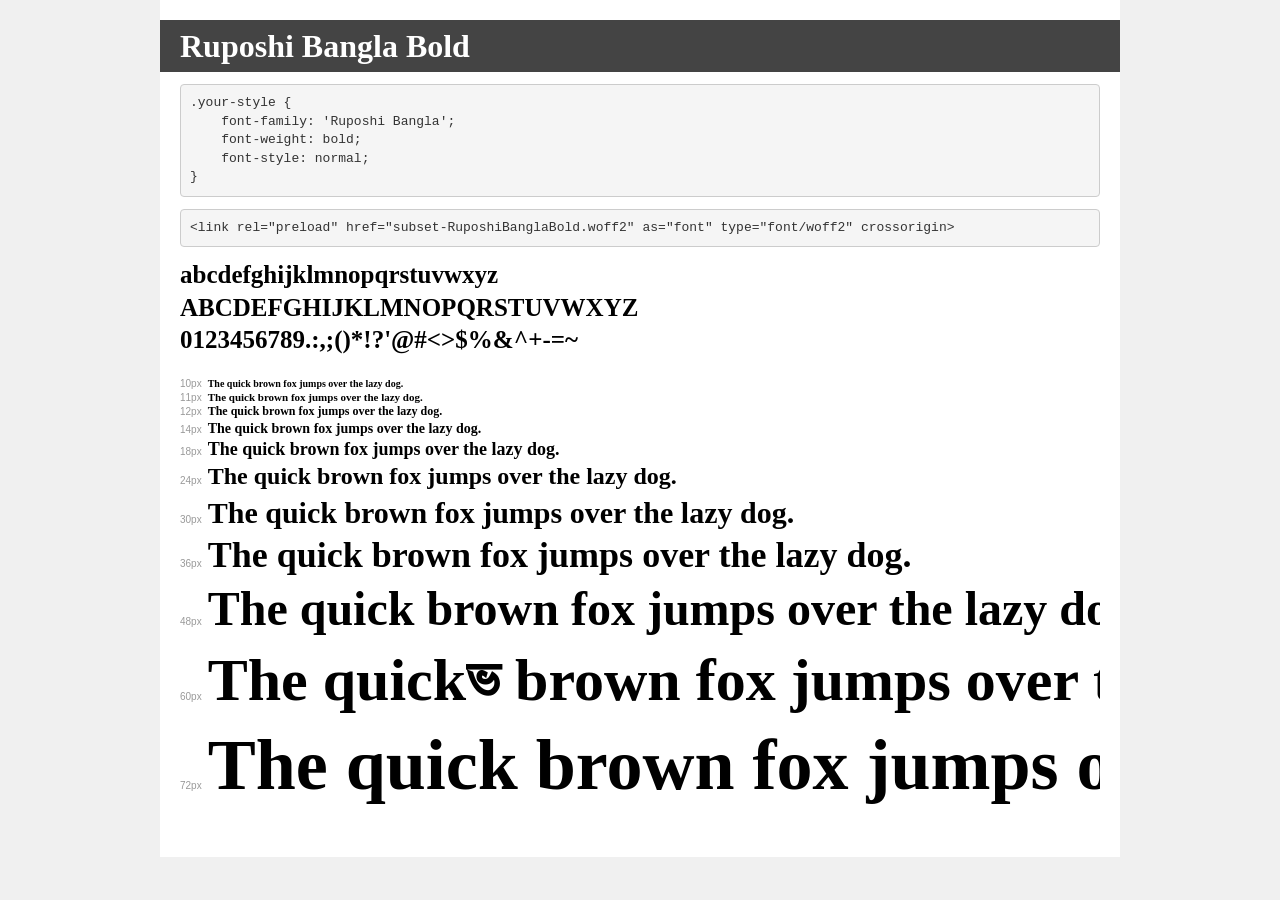
==== index.html @ 577385ff "Add files via upload" ====
<!DOCTYPE html>
<html lang="en">
<head>
    <meta charset="utf-8">
    <meta http-equiv="X-UA-Compatible" content="IE=edge">
    <meta name="viewport" content="width=device-width, initial-scale=1">
    <meta name="robots" content="noindex, noarchive">
    <meta name="format-detection" content="telephone=no">
    <title>Transfonter demo</title>
    <link href="https://github.com/IbnSabbir/RuposhiBanglaWebfont/blob/d8115fff8afe450cc69330ce444fb020671c37f8/stylesheet.css" rel="stylesheet">
    <style>
        /*
        http://meyerweb.com/eric/tools/css/reset/
        v2.0 | 20110126
        License: none (public domain)
        */
        html, body, div, span, applet, object, iframe,
        h1, h2, h3, h4, h5, h6, p, blockquote, pre,
        a, abbr, acronym, address, big, cite, code,
        del, dfn, em, img, ins, kbd, q, s, samp,
        small, strike, strong, sub, sup, tt, var,
        b, u, i, center,
        dl, dt, dd, ol, ul, li,
        fieldset, form, label, legend,
        table, caption, tbody, tfoot, thead, tr, th, td,
        article, aside, canvas, details, embed,
        figure, figcaption, footer, header, hgroup,
        menu, nav, output, ruby, section, summary,
        time, mark, audio, video {
            margin: 0;
            padding: 0;
            border: 0;
            font-size: 100%;
            font: inherit;
            vertical-align: baseline;
        }
        /* HTML5 display-role reset for older browsers */
        article, aside, details, figcaption, figure,
        footer, header, hgroup, menu, nav, section {
            display: block;
        }
        body {
            line-height: 1;
        }
        ol, ul {
            list-style: none;
        }
        blockquote, q {
            quotes: none;
        }
        blockquote:before, blockquote:after,
        q:before, q:after {
            content: '';
            content: none;
        }
        table {
            border-collapse: collapse;
            border-spacing: 0;
        }
        /* demo styles */
        body {
            background: #f0f0f0;
            color: #000;
        }
        .page {
            background: #fff;
            width: 920px;
            margin: 0 auto;
            padding: 20px 20px 0 20px;
            overflow: hidden;
        }
        .font-container {
            overflow-x: auto;
            overflow-y: hidden;
            margin-bottom: 40px;
            line-height: 1.3;
            white-space: nowrap;
            padding-bottom: 5px;
        }
        h1 {
            position: relative;
            background: #444;
            font-size: 32px;
            color: #fff;
            padding: 10px 20px;
            margin: 0 -20px 12px -20px;
        }
        .letters {
            font-size: 25px;
            margin-bottom: 20px;
        }
        .s10:before {
            content: '10px';
        }
        .s11:before {
            content: '11px';
        }
        .s12:before {
            content: '12px';
        }
        .s14:before {
            content: '14px';
        }
        .s18:before {
            content: '18px';
        }
        .s24:before {
            content: '24px';
        }
        .s30:before {
            content: '30px';
        }
        .s36:before {
            content: '36px';
        }
        .s48:before {
            content: '48px';
        }
        .s60:before {
            content: '60px';
        }
        .s72:before {
            content: '72px';
        }
        .s10:before, .s11:before, .s12:before, .s14:before,
        .s18:before, .s24:before, .s30:before, .s36:before,
        .s48:before, .s60:before, .s72:before {
            font-family: Arial, sans-serif;
            font-size: 10px;
            font-weight: normal;
            font-style: normal;
            color: #999;
            padding-right: 6px;
        }
        pre {
            display: block;
            padding: 9px;
            margin: 0 0 12px;
            font-family: Monaco, Menlo, Consolas, "Courier New", monospace;
            font-size: 13px;
            line-height: 1.428571429;
            color: #333;
            font-weight: normal;
            font-style: normal;
            background-color: #f5f5f5;
            border: 1px solid #ccc;
            overflow-x: auto;
            border-radius: 4px;
        }
        /* responsive */
        @media (max-width: 959px) {
            .page {
                width: auto;
                margin: 0;
            }
        }
    </style>
</head>
<body>
<div class="page">
    <div class="demo">
        <h1 style="font-family: 'Ruposhi Bangla'; font-weight: bold; font-style: normal;">Ruposhi Bangla Bold</h1>
        <pre title="Usage">.your-style {
    font-family: 'Ruposhi Bangla';
    font-weight: bold;
    font-style: normal;
}</pre>
        <pre title="Preload (optional)">
&lt;link rel=&quot;preload&quot; href=&quot;subset-RuposhiBanglaBold.woff2&quot; as=&quot;font&quot; type=&quot;font/woff2&quot; crossorigin&gt;</pre>
        <div class="font-container" style="font-family: 'Ruposhi Bangla'; font-weight: bold; font-style: normal;">
            <p class="letters">
                abcdefghijklmnopqrstuvwxyz<br>
ABCDEFGHIJKLMNOPQRSTUVWXYZ<br>
                0123456789.:,;()*!?'@#&lt;&gt;$%&^+-=~
            </p>
            <p class="s10" style="font-size: 10px;">The quick brown fox jumps over the lazy dog.</p>
            <p class="s11" style="font-size: 11px;">The quick brown fox jumps over the lazy dog.</p>
            <p class="s12" style="font-size: 12px;">The quick brown fox jumps over the lazy dog.</p>
            <p class="s14" style="font-size: 14px;">The quick brown fox jumps over the lazy dog.</p>
            <p class="s18" style="font-size: 18px;">The quick brown fox jumps over the lazy dog.</p>
            <p class="s24" style="font-size: 24px;">The quick brown fox jumps over the lazy dog.</p>
            <p class="s30" style="font-size: 30px;">The quick brown fox jumps over the lazy dog.</p>
            <p class="s36" style="font-size: 36px;">The quick brown fox jumps over the lazy dog.</p>
            <p class="s48" style="font-size: 48px;">The quick brown fox jumps over the lazy dog.</p>
            <p class="s60" style="font-size: 60px;">The quickভ brown fox jumps over the lazy dog.</p>
            <p class="s72" style="font-size: 72px;">The quick brown fox jumps over the lazy dog.</p>
        </div>
    </div>

</div>
</body>
</html>
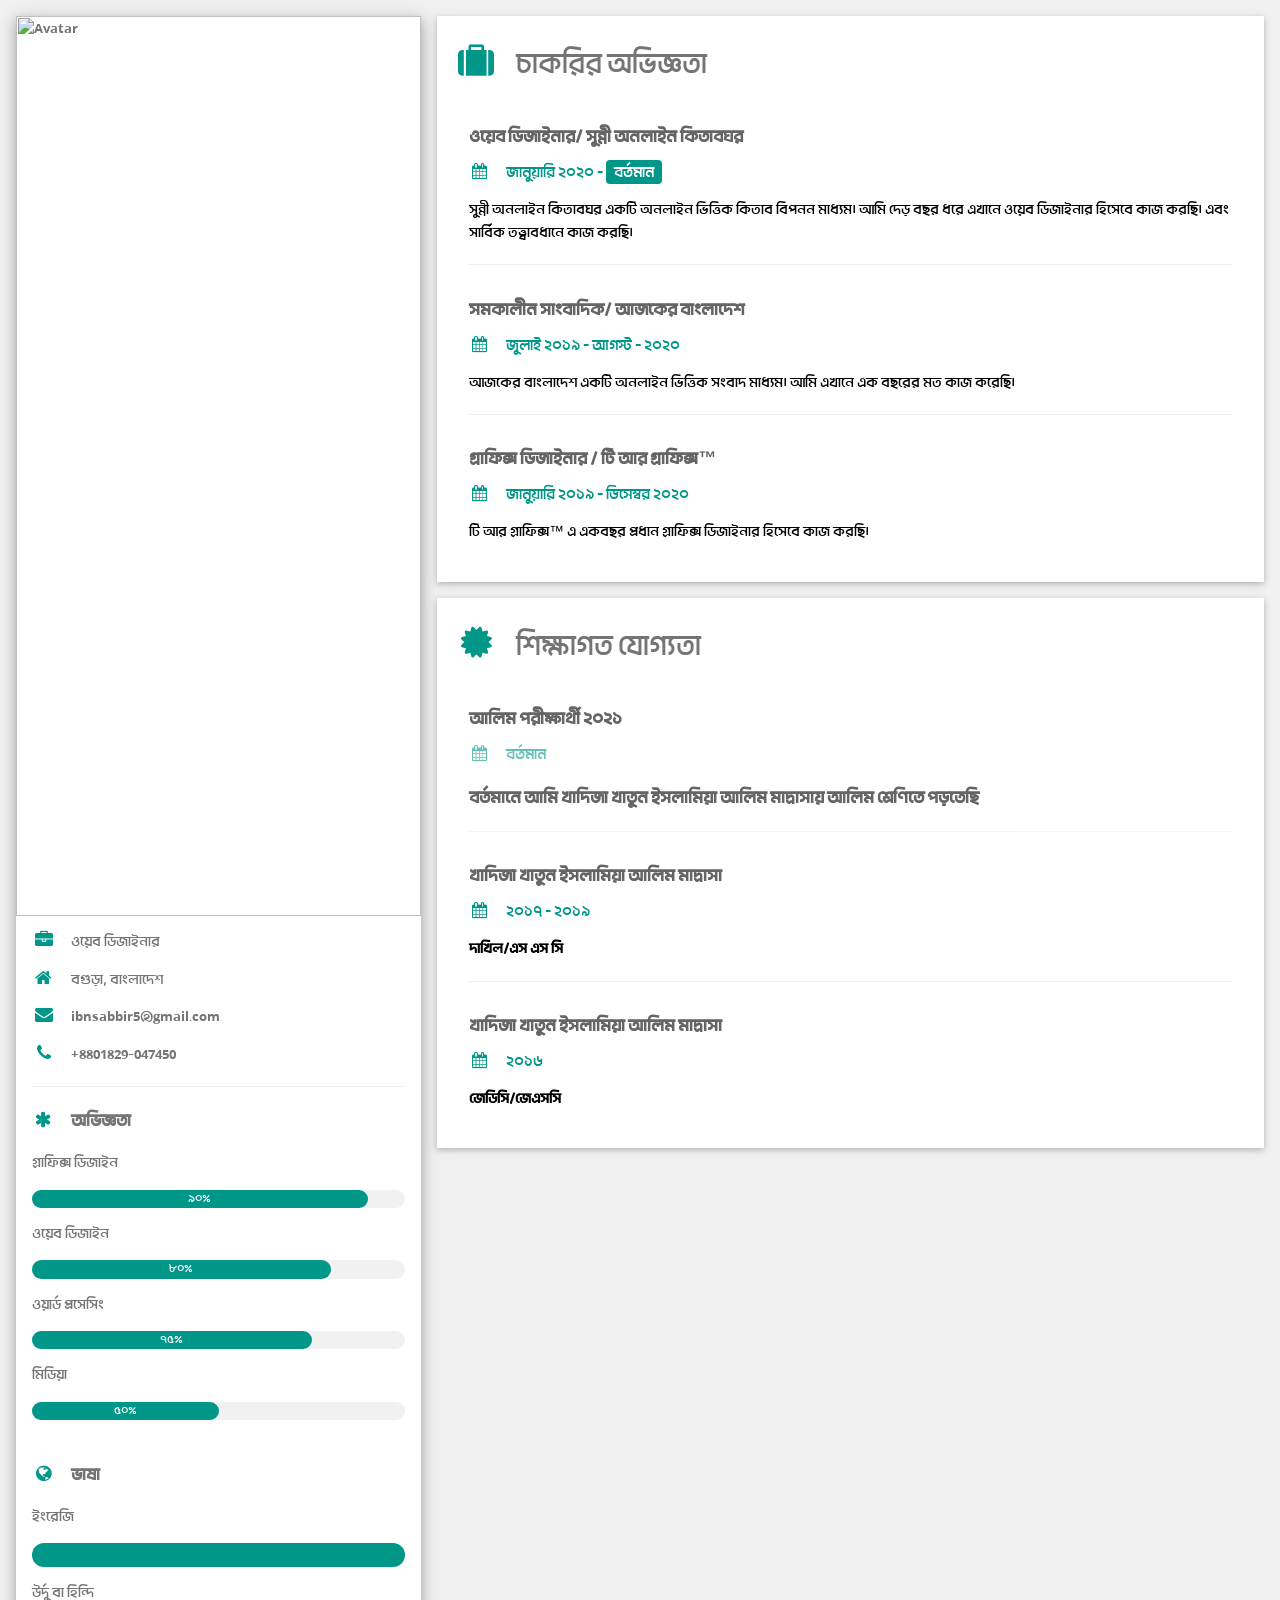
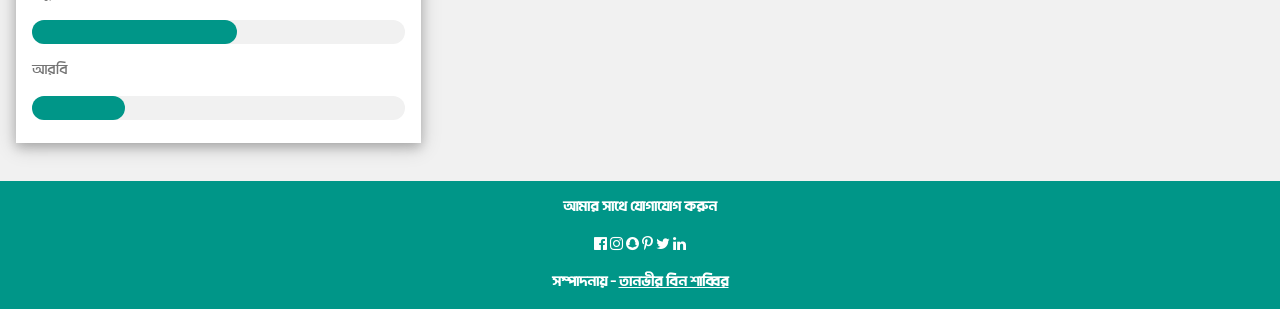
==== commit 88bafc06: "index.html" ====
--- a/index.html
+++ b/index.html
@@ -1,192 +1,140 @@
-<!DOCTYPE html>
-<html lang="en">
-<head>
-    <meta charset="utf-8">
-    <meta http-equiv="X-UA-Compatible" content="IE=edge">
-    <meta name="viewport" content="width=device-width, initial-scale=1">
-    <meta name="robots" content="noindex, noarchive">
-    <meta name="format-detection" content="telephone=no">
-    <title>Transfonter demo</title>
-    <link href="https://github.com/IbnSabbir/RuposhiBanglaWebfont/blob/d8115fff8afe450cc69330ce444fb020671c37f8/stylesheet.css" rel="stylesheet">
-    <style>
-        /*
-        http://meyerweb.com/eric/tools/css/reset/
-        v2.0 | 20110126
-        License: none (public domain)
-        */
-        html, body, div, span, applet, object, iframe,
-        h1, h2, h3, h4, h5, h6, p, blockquote, pre,
-        a, abbr, acronym, address, big, cite, code,
-        del, dfn, em, img, ins, kbd, q, s, samp,
-        small, strike, strong, sub, sup, tt, var,
-        b, u, i, center,
-        dl, dt, dd, ol, ul, li,
-        fieldset, form, label, legend,
-        table, caption, tbody, tfoot, thead, tr, th, td,
-        article, aside, canvas, details, embed,
-        figure, figcaption, footer, header, hgroup,
-        menu, nav, output, ruby, section, summary,
-        time, mark, audio, video {
-            margin: 0;
-            padding: 0;
-            border: 0;
-            font-size: 100%;
-            font: inherit;
-            vertical-align: baseline;
-        }
-        /* HTML5 display-role reset for older browsers */
-        article, aside, details, figcaption, figure,
-        footer, header, hgroup, menu, nav, section {
-            display: block;
-        }
-        body {
-            line-height: 1;
-        }
-        ol, ul {
-            list-style: none;
-        }
-        blockquote, q {
-            quotes: none;
-        }
-        blockquote:before, blockquote:after,
-        q:before, q:after {
-            content: '';
-            content: none;
-        }
-        table {
-            border-collapse: collapse;
-            border-spacing: 0;
-        }
-        /* demo styles */
-        body {
-            background: #f0f0f0;
-            color: #000;
-        }
-        .page {
-            background: #fff;
-            width: 920px;
-            margin: 0 auto;
-            padding: 20px 20px 0 20px;
-            overflow: hidden;
-        }
-        .font-container {
-            overflow-x: auto;
-            overflow-y: hidden;
-            margin-bottom: 40px;
-            line-height: 1.3;
-            white-space: nowrap;
-            padding-bottom: 5px;
-        }
-        h1 {
-            position: relative;
-            background: #444;
-            font-size: 32px;
-            color: #fff;
-            padding: 10px 20px;
-            margin: 0 -20px 12px -20px;
-        }
-        .letters {
-            font-size: 25px;
-            margin-bottom: 20px;
-        }
-        .s10:before {
-            content: '10px';
-        }
-        .s11:before {
-            content: '11px';
-        }
-        .s12:before {
-            content: '12px';
-        }
-        .s14:before {
-            content: '14px';
-        }
-        .s18:before {
-            content: '18px';
-        }
-        .s24:before {
-            content: '24px';
-        }
-        .s30:before {
-            content: '30px';
-        }
-        .s36:before {
-            content: '36px';
-        }
-        .s48:before {
-            content: '48px';
-        }
-        .s60:before {
-            content: '60px';
-        }
-        .s72:before {
-            content: '72px';
-        }
-        .s10:before, .s11:before, .s12:before, .s14:before,
-        .s18:before, .s24:before, .s30:before, .s36:before,
-        .s48:before, .s60:before, .s72:before {
-            font-family: Arial, sans-serif;
-            font-size: 10px;
-            font-weight: normal;
-            font-style: normal;
-            color: #999;
-            padding-right: 6px;
-        }
-        pre {
-            display: block;
-            padding: 9px;
-            margin: 0 0 12px;
-            font-family: Monaco, Menlo, Consolas, "Courier New", monospace;
-            font-size: 13px;
-            line-height: 1.428571429;
-            color: #333;
-            font-weight: normal;
-            font-style: normal;
-            background-color: #f5f5f5;
-            border: 1px solid #ccc;
-            overflow-x: auto;
-            border-radius: 4px;
-        }
-        /* responsive */
-        @media (max-width: 959px) {
-            .page {
-                width: auto;
-                margin: 0;
-            }
-        }
-    </style>
-</head>
-<body>
-<div class="page">
-    <div class="demo">
-        <h1 style="font-family: 'Ruposhi Bangla'; font-weight: bold; font-style: normal;">Ruposhi Bangla Bold</h1>
-        <pre title="Usage">.your-style {
-    font-family: 'Ruposhi Bangla';
-    font-weight: bold;
-    font-style: normal;
-}</pre>
-        <pre title="Preload (optional)">
-&lt;link rel=&quot;preload&quot; href=&quot;subset-RuposhiBanglaBold.woff2&quot; as=&quot;font&quot; type=&quot;font/woff2&quot; crossorigin&gt;</pre>
-        <div class="font-container" style="font-family: 'Ruposhi Bangla'; font-weight: bold; font-style: normal;">
-            <p class="letters">
-                abcdefghijklmnopqrstuvwxyz<br>
-ABCDEFGHIJKLMNOPQRSTUVWXYZ<br>
-                0123456789.:,;()*!?'@#&lt;&gt;$%&^+-=~
-            </p>
-            <p class="s10" style="font-size: 10px;">The quick brown fox jumps over the lazy dog.</p>
-            <p class="s11" style="font-size: 11px;">The quick brown fox jumps over the lazy dog.</p>
-            <p class="s12" style="font-size: 12px;">The quick brown fox jumps over the lazy dog.</p>
-            <p class="s14" style="font-size: 14px;">The quick brown fox jumps over the lazy dog.</p>
-            <p class="s18" style="font-size: 18px;">The quick brown fox jumps over the lazy dog.</p>
-            <p class="s24" style="font-size: 24px;">The quick brown fox jumps over the lazy dog.</p>
-            <p class="s30" style="font-size: 30px;">The quick brown fox jumps over the lazy dog.</p>
-            <p class="s36" style="font-size: 36px;">The quick brown fox jumps over the lazy dog.</p>
-            <p class="s48" style="font-size: 48px;">The quick brown fox jumps over the lazy dog.</p>
-            <p class="s60" style="font-size: 60px;">The quickভ brown fox jumps over the lazy dog.</p>
-            <p class="s72" style="font-size: 72px;">The quick brown fox jumps over the lazy dog.</p>
+
+
+<link rel="stylesheet" href="https://www.w3schools.com/w3css/4/w3.css">
+<link href="stylesheet.css" rel="stylesheet">
+<link rel="stylesheet" href="https://cdnjs.cloudflare.com/ajax/libs/font-awesome/4.7.0/css/font-awesome.min.css">
+<style>
+html,body,h1,h2,h3,h4,h5,h6,li,a,p {font-family: "Li Ador Noirrit Unicode", sans-serif}
+</style>
+<body class="w3-light-grey">
+
+<!-- Page Container -->
+<div class="w3-content w3-margin-top" style="max-width:1400px;">
+
+  <!-- The Grid -->
+  <div class="w3-row-padding">
+  
+    <!-- Left Column -->
+    <div class="w3-third">
+    
+      <div class="w3-white w3-text-grey w3-card-4">
+        <div class="w3-display-container">
+          <img src="https://1.bp.blogspot.com/-_igkOP7yVVE/YL-lgNKhKYI/AAAAAAAAAOI/9LXnVsVIJnswvigvgxika83oBSXJgVrygCLcBGAsYHQ/s900/FB_IMG_16231681967152945.jpg" style="width:100%" alt="Avatar">
+          <div class="w3-display-bottomleft w3-container w3-text-black">
+            <h2><b style="color:white">তানভীরর বিন শাব্বির</b></h2>
+          </div>
         </div>
+        <div class="w3-container">
+          <p><i class="fa fa-briefcase fa-fw w3-margin-right w3-large w3-text-teal"></i>ওয়েব ডিজাইনার</p>
+          <p><i class="fa fa-home fa-fw w3-margin-right w3-large w3-text-teal"></i>বগুড়া, বাংলাদেশ</p>
+          <p><i class="fa fa-envelope fa-fw w3-margin-right w3-large w3-text-teal"></i>ibnsabbir5@gmail.com</p>
+          <p><i class="fa fa-phone fa-fw w3-margin-right w3-large w3-text-teal"></i>+8801829-047450</p>
+          <hr>
+
+          <p class="w3-large"><b><i class="fa fa-asterisk fa-fw w3-margin-right w3-text-teal"></i>অভিজ্ঞতা</b></p>
+          <p>গ্রাফিক্স ডিজাইন</p>
+          <div class="w3-light-grey w3-round-xlarge w3-small">
+            <div class="w3-container w3-center w3-round-xlarge w3-teal" style="width:90%">৯০%</div>
+          </div>
+          <p>ওয়েব ডিজাইন</p>
+          <div class="w3-light-grey w3-round-xlarge w3-small">
+            <div class="w3-container w3-center w3-round-xlarge w3-teal" style="width:80%">
+              <div class="w3-center w3-text-white">৮০%</div>
+            </div>
+          </div>
+          <p>ওয়ার্ড প্রসেসিং</p>
+          <div class="w3-light-grey w3-round-xlarge w3-small">
+            <div class="w3-container w3-center w3-round-xlarge w3-teal" style="width:75%">৭৫%</div>
+          </div>
+          <p>মিডিয়া</p>
+          <div class="w3-light-grey w3-round-xlarge w3-small">
+            <div class="w3-container w3-center w3-round-xlarge w3-teal" style="width:50%">৫০%</div>
+          </div>
+          <br>
+
+          <p class="w3-large w3-text-theme"><b><i class="fa fa-globe fa-fw w3-margin-right w3-text-teal"></i>ভাষা</b></p>
+          <p>ইংরেজি</p>
+          <div class="w3-light-grey w3-round-xlarge">
+            <div class="w3-round-xlarge w3-teal" style="height:24px;width:100%"></div>
+          </div>
+          <p>উর্দু ‌‌বা হিন্দি</p>
+          <div class="w3-light-grey w3-round-xlarge">
+            <div class="w3-round-xlarge w3-teal" style="height:24px;width:55%"></div>
+          </div>
+          <p>আরবি</p>
+          <div class="w3-light-grey w3-round-xlarge">
+            <div class="w3-round-xlarge w3-teal" style="height:24px;width:25%"></div>
+          </div>
+          <br>
+        </div>
+      </div><br>
+
+    <!-- End Left Column -->
     </div>
 
+    <!-- Right Column -->
+    <div class="w3-twothird">
+    
+      <div class="w3-container w3-card w3-white w3-margin-bottom">
+        <h2 class="w3-text-grey w3-padding-16"><i class="fa fa-suitcase fa-fw w3-margin-right w3-xxlarge w3-text-teal"></i>চাকরির অভিজ্ঞতা</h2>
+        <div class="w3-container">
+          <h5 class="w3-opacity"><b>ওয়েব ডিজাইনার/ সুন্নী অনলাইন কিতাবঘর</b></h5>
+          <h6 class="w3-text-teal"><i class="fa fa-calendar fa-fw w3-margin-right"></i>জানুয়ারি ২০২০ - <span class="w3-tag w3-teal w3-round">বর্তমান</span></h6>
+          <p>সুন্নী অনলাইন কিতাবঘর একটি অনলাইন ভিত্তিক কিতাব বিপনন মাধ্যম। আমি দেড় বছর ধরে এখানে ওয়েব ডিজাইনার হিসেবে কাজ করছি। এবং সার্বিক তত্ত্বাবধানে কাজ‌ করছি।</p>
+          <hr>
+        </div>
+        <div class="w3-container">
+          <h5 class="w3-opacity"><b>সমকালীন সাংবাদিক/ আজকের বাংলাদেশ</b></h5>
+          <h6 class="w3-text-teal"><i class="fa fa-calendar fa-fw w3-margin-right"></i>জুলাই ২০১৯ - আগস্ট - ২০২০</h6>
+          <p>আজকের বাংলাদেশ একটি অনলাইন ভিত্তিক সংবাদ মাধ্যম। আমি এখানে এক বছরের মত কাজ করেছি।</p>
+          <hr>
+        </div>
+        <div class="w3-container">
+          <h5 class="w3-opacity"><b>গ্ৰাফিক্স ডিজাইনার / টি আর গ্ৰাফিক্স™</b></h5>
+          <h6 class="w3-text-teal"><i class="fa fa-calendar fa-fw w3-margin-right"></i>জানুয়ারি ২০১৯ - ডিসেম্বর ২০২০</h6>
+          <p>টি আর গ্ৰাফিক্স™ এ একবছর প্রধান গ্ৰাফিক্স‌ ডিজাইনার হিসেবে কাজ করছি। </p><br>
+        </div>
+      </div>
+
+      <div class="w3-container w3-card w3-white">
+        <h2 class="w3-text-grey w3-padding-16"><i class="fa fa-certificate fa-fw w3-margin-right w3-xxlarge w3-text-teal"></i>শিক্ষাগত যোগ্যতা</h2>
+        <div class="w3-container">
+          <h5 class="w3-opacity"><b> আলিম পরীক্ষার্থী ২০২১
+          <h6 class="w3-text-teal"><i class="fa fa-calendar fa-fw w3-margin-right"></i>বর্তমান</h6>
+          <p>বর্তমানে আমি খাদিজা খাতুন ইসলামিয়া আলিম মাদ্রাসায় আলিম শ্রেণিতে পড়তেছি</p>
+          <hr>
+        </div>
+        <div class="w3-container">
+          <h5 class="w3-opacity"><b>খাদিজা খাতুন ইসলামিয়া আলিম মাদ্রাসা</b></h5>
+          <h6 class="w3-text-teal"><i class="fa fa-calendar fa-fw w3-margin-right"></i>২০১৭ - ২০১৯</h6>
+          <p>দাখিল/এস এস সি</p>
+          <hr>
+        </div>
+        <div class="w3-container">
+          <h5 class="w3-opacity"><b>খাদিজা খাতুন ইসলামিয়া আলিম মাদ্রাসা</b></h5>
+          <h6 class="w3-text-teal"><i class="fa fa-calendar fa-fw w3-margin-right"></i>২০১৬</h6>
+          <p>জেডিসি/জেএসসি</p><br>
+        </div>
+      </div>
+
+    <!-- End Right Column -->
+    </div>
+    
+  <!-- End Grid -->
+  </div>
+  
+  <!-- End Page Container -->
 </div>
-</body>
-</html>
+
+<footer class="w3-container w3-teal w3-center w3-margin-top">
+  <p>আমার সাথে যোগাযোগ করুন</p>
+  <i class="fa fa-facebook-official w3-hover-opacity"></i>
+  <i class="fa fa-instagram w3-hover-opacity"></i>
+  <i class="fa fa-snapchat w3-hover-opacity"></i>
+  <i class="fa fa-pinterest-p w3-hover-opacity"></i>
+  <i class="fa fa-twitter w3-hover-opacity"></i>
+  <i class="fa fa-linkedin w3-hover-opacity"></i>
+  <p>সম্পাদনায় - <a href="https://www.facebook.com/Tanvir2k1" target="_blank">তানভীর বিন শাব্বির</a></p>
+</footer>
+
+
--- a/stylesheet.css
+++ b/stylesheet.css
@@ -0,0 +1,9 @@
+@font-face {
+    font-family: 'Li Ador Noirrit Unicode';
+    src: url('LiAdorNoirritUnicode.woff2') format('woff2'),
+        url('LiAdorNoirritUnicode.woff') format('woff');
+    font-weight: normal;
+    font-style: normal;
+    font-display: swap;
+}
+
